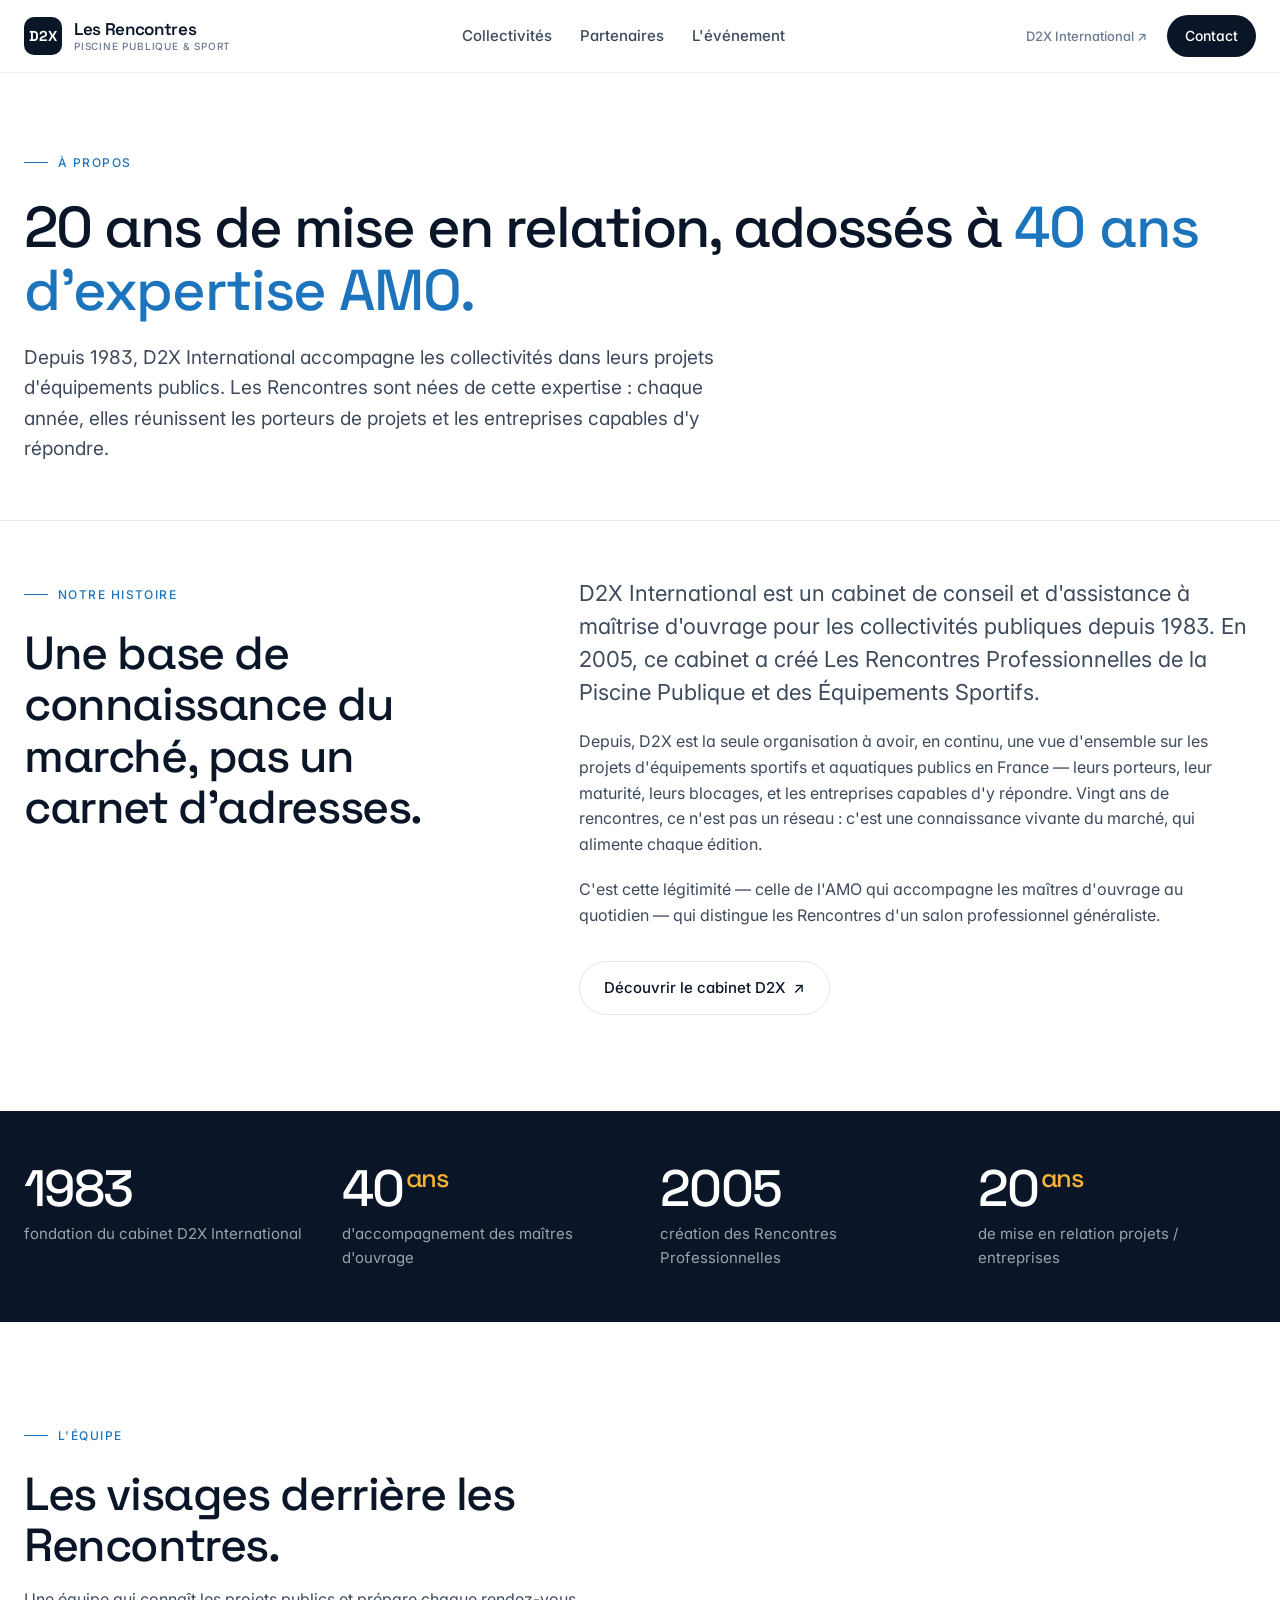
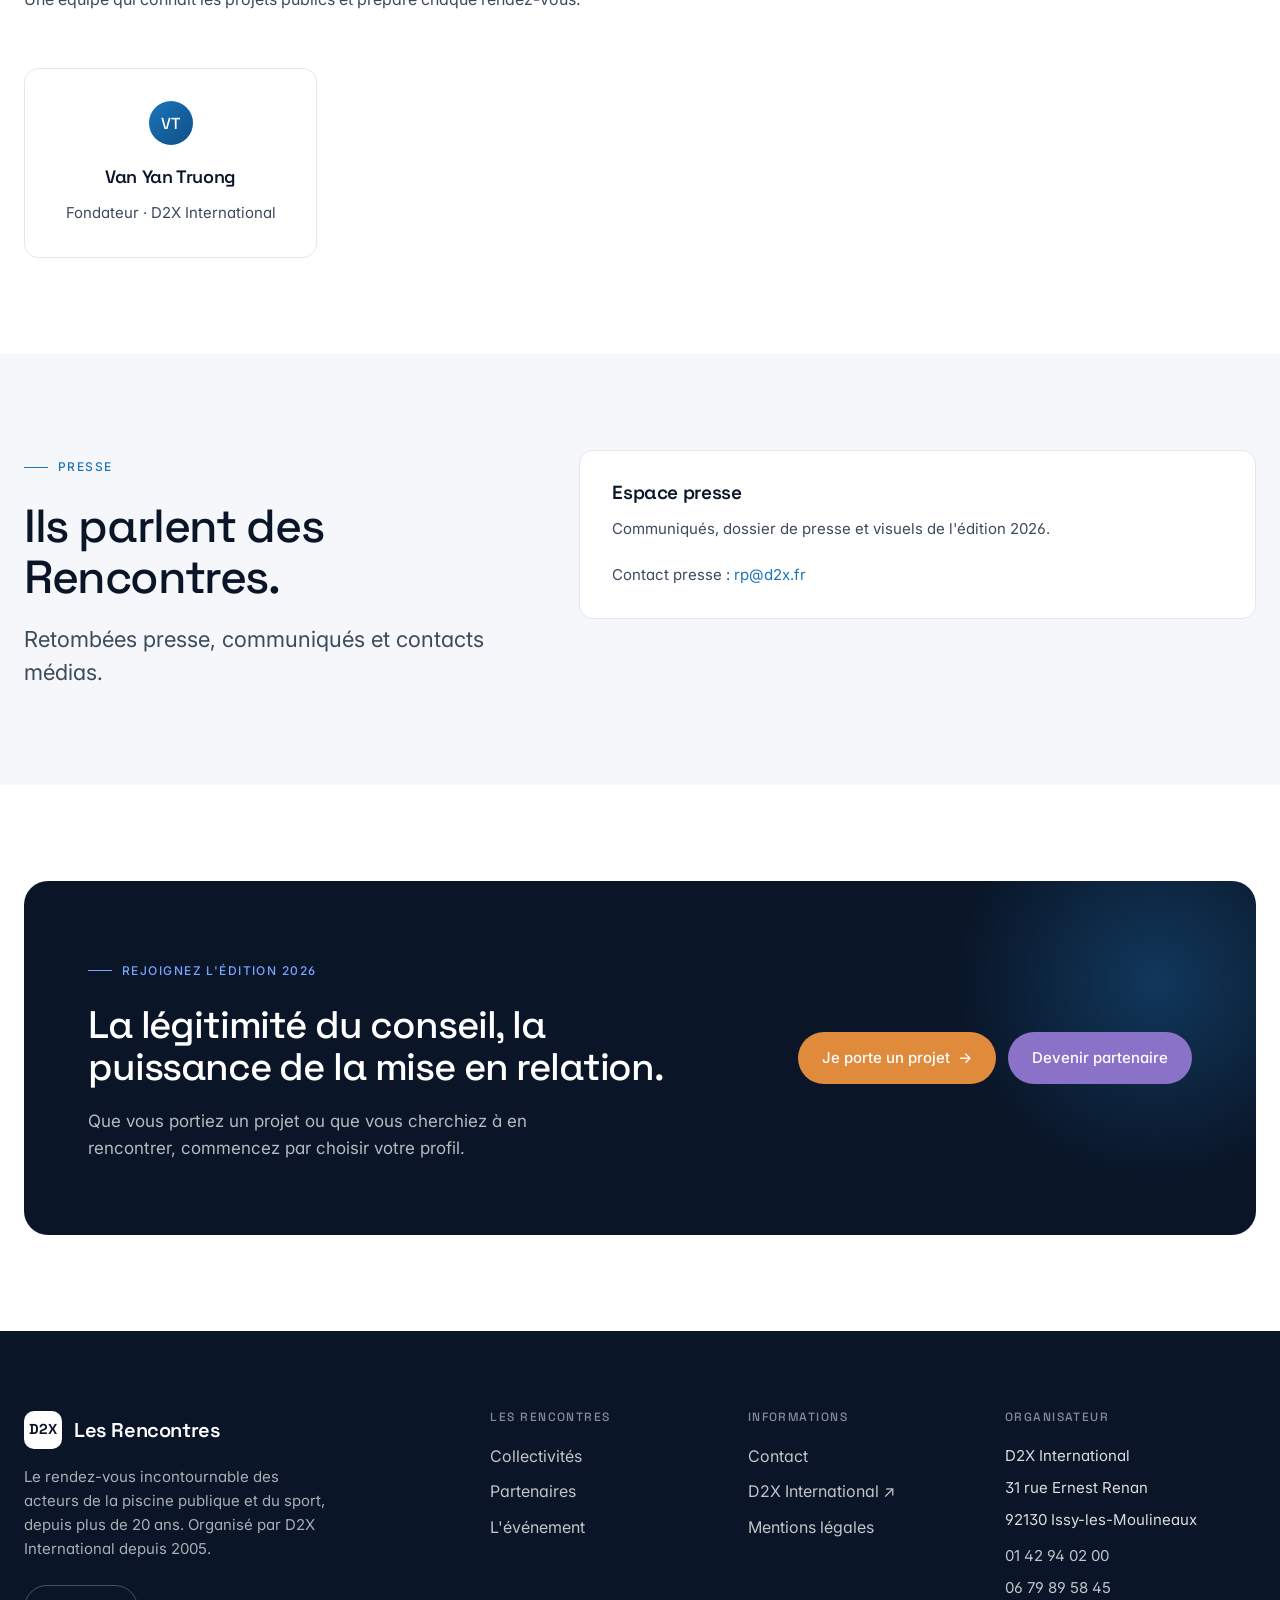
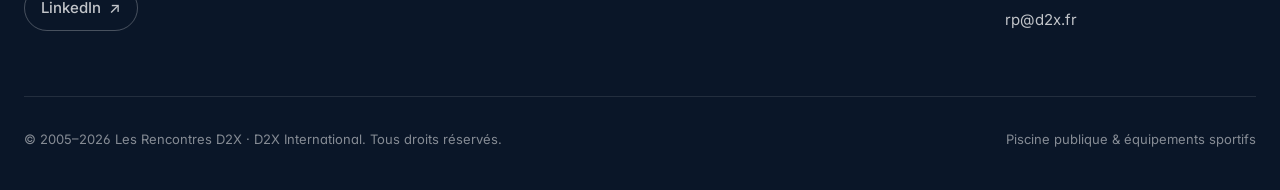
==== a-propos.html @ e475bd9a "Site Les Rencontres D2X — version initiale Site statique multi-pages (accueil, collectivités, parten" ====
<!DOCTYPE html>
<html lang="fr">
<head>
<meta charset="UTF-8" />
<meta name="viewport" content="width=device-width, initial-scale=1.0" />
<meta name="description" content="Les Rencontres D2X sont organisées depuis 2005 par D2X International, cabinet de conseil et d'assistance à maîtrise d'ouvrage pour les collectivités depuis 1983. 20 ans de mise en relation adossés à 40 ans d'expertise AMO." />
<meta name="robots" content="index, follow" />
<link rel="canonical" href="https://www.rencontresd2x.com/a-propos" />
<link rel="icon" type="image/png" sizes="32x32" href="assets/favicon-32.png" />
<link rel="apple-touch-icon" sizes="180x180" href="assets/apple-touch-icon.png" />
<title>À propos — 20 ans de mise en relation, 40 ans d'expertise AMO | Les Rencontres D2X</title>
<meta property="og:type" content="website" />
<meta property="og:title" content="À propos — Les Rencontres D2X" />
<meta property="og:url" content="https://www.rencontresd2x.com/a-propos" />
<link rel="preconnect" href="https://fonts.googleapis.com" />
<link rel="preconnect" href="https://fonts.gstatic.com" crossorigin />
<link href="https://fonts.googleapis.com/css2?family=Inter:wght@400;500;600;700&family=Space+Grotesk:wght@400;500;600&family=Instrument+Serif&display=swap" rel="stylesheet" />
<link rel="stylesheet" href="styles.css" />
</head>
<body>

<header class="nav" id="nav">
  <div class="nav__inner">
    <a href="index.html" class="nav__logo" aria-label="Les Rencontres D2X — accueil">
      <span class="nav__logo-mark">D2X</span>
      <span class="nav__logo-text"><span class="nav__logo-name">Les Rencontres</span><span class="nav__logo-sub">Piscine publique &amp; sport</span></span>
    </a>
    <nav>
      <ul class="nav__links">
        <li><a href="collectivites.html">Collectivités</a></li>
        <li><a href="partenaires.html">Partenaires</a></li>
        <li><a href="evenement.html">L'événement</a></li>
      </ul>
    </nav>
    <div class="nav__right">
      <a href="https://www.d2x.fr/" target="_blank" rel="noopener" class="nav__corp">D2X International ↗</a>
      <a href="contact.html" class="nav__cta">Contact</a>
    </div>
    <button class="nav__burger" id="burger" aria-label="Menu"><span></span></button>
  </div>
  <div class="nav__mobile" id="mobileMenu">
    <a href="collectivites.html">Collectivités</a>
    <a href="partenaires.html">Partenaires</a>
    <a href="evenement.html">L'événement</a>
    <a href="contact.html">Contact</a>
    <a href="https://www.d2x.fr/" target="_blank" rel="noopener">D2X International ↗</a>
  </div>
</header>

<main>
  <section class="page-header page-header--plain">
    <div class="container">
      <span class="eyebrow">À propos</span>
      <h1>20 ans de mise en relation, adossés à <em>40 ans d'expertise AMO.</em></h1>
      <p>Depuis 1983, D2X International accompagne les collectivités dans leurs projets d'équipements publics. Les Rencontres sont nées de cette expertise : chaque année, elles réunissent les porteurs de projets et les entreprises capables d'y répondre.</p>
    </div>
  </section>

  <!-- HISTOIRE -->
  <section style="padding-top:56px;">
    <div class="container">
      <div class="two-col">
        <div class="two-col__aside">
          <span class="eyebrow">Notre histoire</span>
          <h2>Une base de connaissance du marché, pas un carnet d'adresses.</h2>
        </div>
        <div>
          <p class="lead">D2X International est un cabinet de conseil et d'assistance à maîtrise d'ouvrage pour les collectivités publiques depuis 1983. En 2005, ce cabinet a créé Les Rencontres Professionnelles de la Piscine Publique et des Équipements Sportifs.</p>
          <p style="margin-top:20px;">Depuis, D2X est la seule organisation à avoir, en continu, une vue d'ensemble sur les projets d'équipements sportifs et aquatiques publics en France — leurs porteurs, leur maturité, leurs blocages, et les entreprises capables d'y répondre. Vingt ans de rencontres, ce n'est pas un réseau : c'est une connaissance vivante du marché, qui alimente chaque édition.</p>
          <p style="margin-top:20px;">C'est cette légitimité — celle de l'AMO qui accompagne les maîtres d'ouvrage au quotidien — qui distingue les Rencontres d'un salon professionnel généraliste.</p>
          <div class="hero__ctas" style="margin-top:32px;">
            <a href="https://www.d2x.fr/" target="_blank" rel="noopener" class="btn btn--ghost">Découvrir le cabinet D2X <span class="arrow">↗</span></a>
          </div>
        </div>
      </div>
    </div>
  </section>

  <!-- CHIFFRES -->
  <section class="stats">
    <div class="container">
      <div class="stats__grid">
        <div class="stats__item"><div class="stats__num">1983</div><div class="stats__label">fondation du cabinet D2X International</div></div>
        <div class="stats__item"><div class="stats__num">40<sup>ans</sup></div><div class="stats__label">d'accompagnement des maîtres d'ouvrage</div></div>
        <div class="stats__item"><div class="stats__num">2005</div><div class="stats__label">création des Rencontres Professionnelles</div></div>
        <div class="stats__item"><div class="stats__num">20<sup>ans</sup></div><div class="stats__label">de mise en relation projets / entreprises</div></div>
      </div>
    </div>
  </section>

  <!-- ÉQUIPE -->
  <section>
    <div class="container">
      <div class="section-header">
        <div class="section-header__text">
          <span class="eyebrow">L'équipe</span>
          <h2>Les visages derrière les Rencontres.</h2>
          <p>Une équipe qui connaît les projets publics et prépare chaque rendez-vous.</p>
        </div>
      </div>
      <div class="grid grid--4">
        <div class="card center"><span class="quote__avatar" style="margin:0 auto 8px;">VT</span><h4>Van Yan Truong</h4><p class="card__desc">Fondateur · D2X International</p></div>
      </div>
    </div>
  </section>

  <!-- PRESSE -->
  <section class="compare">
    <div class="container">
      <div class="two-col">
        <div class="two-col__aside">
          <span class="eyebrow">Presse</span>
          <h2>Ils parlent des Rencontres.</h2>
          <p class="lead" style="margin-top:20px;">Retombées presse, communiqués et contacts médias.</p>
        </div>
        <div>
          <div class="card"><h3 class="card__title">Espace presse</h3><p class="card__desc">Communiqués, dossier de presse et visuels de l'édition 2026.</p><p class="card__desc" style="margin-top:8px;">Contact presse : <a href="mailto:rp@d2x.fr" class="mono-accent">rp@d2x.fr</a></p></div>
        </div>
      </div>
    </div>
  </section>

  <!-- CTA -->
  <section class="cta">
    <div class="container">
      <div class="cta__box">
        <div>
          <span class="eyebrow eyebrow--light">Rejoignez l'édition 2026</span>
          <h2>La légitimité du conseil, la puissance de la mise en relation.</h2>
          <p>Que vous portiez un projet ou que vous cherchiez à en rencontrer, commencez par choisir votre profil.</p>
        </div>
        <div class="cta__actions">
          <a href="collectivites.html" class="btn btn--collectivite">Je porte un projet <span class="arrow">→</span></a>
          <a href="partenaires.html" class="btn btn--partenaire">Devenir partenaire</a>
        </div>
      </div>
    </div>
  </section>

</main>

<footer class="footer">
  <div class="container">
    <div class="footer__grid">
      <div>
        <div class="footer__logo"><span class="nav__logo-mark">D2X</span><span class="footer__logo-name">Les Rencontres</span></div>
        <p class="footer__tagline">Le rendez-vous incontournable des acteurs de la piscine publique et du sport, depuis plus de 20 ans. Organisé par D2X International depuis 2005.</p>
        <a href="https://www.linkedin.com/company/d2x-international/" target="_blank" rel="noopener" class="btn btn--ghost-light" style="padding:10px 16px;">LinkedIn <span class="arrow">↗</span></a>
      </div>
      <div><h4>Les Rencontres</h4><ul><li><a href="collectivites.html">Collectivités</a></li><li><a href="partenaires.html">Partenaires</a></li><li><a href="evenement.html">L'événement</a></li></ul></div>
      <div><h4>Informations</h4><ul><li><a href="contact.html">Contact</a></li><li><a href="https://www.d2x.fr/" target="_blank" rel="noopener">D2X International ↗</a></li><li><a href="mentions-legales.html">Mentions légales</a></li></ul></div>
      <div><h4>Organisateur</h4><span class="footer__contact-line">D2X International</span><span class="footer__contact-line">31 rue Ernest Renan</span><span class="footer__contact-line">92130 Issy-les-Moulineaux</span><span class="footer__contact-line" style="margin-top:12px; display:block;"><a href="tel:+33142940200">01 42 94 02 00</a></span><span class="footer__contact-line"><a href="tel:+33679895845">06 79 89 58 45</a></span><span class="footer__contact-line"><a href="mailto:rp@d2x.fr">rp@d2x.fr</a></span></div>
    </div>
    <div class="footer__bottom"><span>© 2005–2026 Les Rencontres D2X · D2X International. Tous droits réservés.</span><span>Piscine publique &amp; équipements sportifs</span></div>
  </div>
</footer>

<script>
  const burger = document.getElementById('burger');
  const nav = document.getElementById('nav');
  if (burger) burger.addEventListener('click', () => nav.classList.toggle('is-open'));
</script>
</body>
</html>
---- styles.css ----
/* Les Rencontres D2X — Design system
   Cohérent avec d2x.fr (Inter + Space Grotesk + Instrument Serif, navy/bleu/jaune),
   étendu pour un site orienté conversion : matching, comparatif, personas, FAQ. */

:root {
  --bg: #ffffff;
  --bg-soft: #f5f7fb;
  --bg-dark: #0a1628;
  --bg-blue: #071a3d;
  --ink: #0a1628;
  --ink-soft: #3d4a5c;
  --muted: #6b7a90;
  --line: #e3e8ef;
  --line-soft: #eef1f6;
  --blue: #1c75bc;
  --blue-deep: #0e4f85;
  --blue-soft: #e3f0fa;
  --yellow: #f9b233;
  --yellow-soft: #fef3dd;
  --accent: #00b8a9;
  --accent-soft: #d9f5f2;
  /* Code couleur persona : orange pastel = collectivités, violet pastel = entreprises */
  --collectivite: #e08a3c;
  --collectivite-deep: #b45f14;
  --collectivite-soft: #fbeede;
  --collectivite-border: #f0d8b8;
  --collectivite-grad: #fdf3e9;
  --partenaire: #8a72c9;
  --partenaire-deep: #5f4aa0;
  --partenaire-soft: #efeafa;
  --partenaire-border: #ddd2f2;
  --partenaire-grad: #f6f2fc;
  /* Parcours thématiques de l'événement : bleu = piscine, vert = sport */
  --piscine: var(--blue);
  --piscine-deep: var(--blue-deep);
  --piscine-soft: var(--blue-soft);
  --sport: #29a36a;
  --sport-deep: #1e7d50;
  --sport-soft: #e4f4ec;
  --radius: 14px;
  --radius-sm: 8px;
  --radius-lg: 24px;
  --container: 1280px;
  --ease: cubic-bezier(0.22, 1, 0.36, 1);
}

* { box-sizing: border-box; margin: 0; padding: 0; }

html { scroll-behavior: smooth; }

body {
  font-family: 'Inter', -apple-system, BlinkMacSystemFont, 'Segoe UI', sans-serif;
  font-size: 16px;
  line-height: 1.6;
  color: var(--ink);
  background: var(--bg);
  -webkit-font-smoothing: antialiased;
  -moz-osx-font-smoothing: grayscale;
  font-feature-settings: 'ss01', 'cv11';
}

img { max-width: 100%; display: block; }
a { color: inherit; text-decoration: none; }
button { font-family: inherit; cursor: pointer; border: none; background: none; }

.container {
  width: 100%;
  max-width: var(--container);
  margin: 0 auto;
  padding: 0 24px;
}
.container--narrow { max-width: 860px; }

/* Typography */
h1, h2, h3, h4 {
  font-family: 'Space Grotesk', 'Inter', sans-serif;
  letter-spacing: -0.02em;
  line-height: 1.1;
  font-weight: 600;
  color: var(--ink);
}
h1 { font-size: clamp(2.5rem, 5vw + 1rem, 5rem); font-weight: 500; letter-spacing: -0.035em; }
h2 { font-size: clamp(1.875rem, 3vw + 0.5rem, 3rem); font-weight: 500; letter-spacing: -0.03em; }
h3 { font-size: clamp(1.25rem, 1.5vw + 0.5rem, 1.75rem); font-weight: 600; }
h4 { font-size: 1.125rem; font-weight: 600; }
p { color: var(--ink-soft); }

.serif { font-family: 'Instrument Serif', Georgia, serif; font-weight: 400; font-style: normal; letter-spacing: -0.01em; }

.eyebrow {
  display: inline-flex;
  align-items: center;
  gap: 10px;
  font-size: 0.75rem;
  font-weight: 500;
  text-transform: uppercase;
  letter-spacing: 0.12em;
  color: var(--blue);
  margin-bottom: 24px;
}
.eyebrow::before { content: ''; width: 24px; height: 1px; background: currentColor; }
.eyebrow--yellow { color: #c98600; }
.eyebrow--collectivite { color: var(--collectivite-deep); }
.eyebrow--partenaire { color: var(--partenaire-deep); }
.eyebrow--light { color: #7aa3ff; }

.lead {
  font-size: clamp(1.125rem, 1vw + 0.875rem, 1.375rem);
  line-height: 1.5;
  color: var(--ink-soft);
  max-width: 60ch;
}

/* Navigation */
.nav {
  position: sticky;
  top: 0;
  z-index: 100;
  background: rgba(255, 255, 255, 0.82);
  backdrop-filter: saturate(180%) blur(20px);
  -webkit-backdrop-filter: saturate(180%) blur(20px);
  border-bottom: 1px solid var(--line-soft);
}
.nav__inner {
  display: flex;
  align-items: center;
  justify-content: space-between;
  height: 72px;
  max-width: var(--container);
  margin: 0 auto;
  padding: 0 24px;
}
.nav__logo {
  display: flex;
  align-items: center;
  gap: 12px;
  font-family: 'Space Grotesk', sans-serif;
  font-weight: 600;
  letter-spacing: -0.02em;
  line-height: 1;
}
.nav__logo-mark {
  display: inline-flex;
  align-items: center;
  justify-content: center;
  width: 38px;
  height: 38px;
  background: var(--ink);
  color: #fff;
  border-radius: 10px;
  font-weight: 700;
  font-size: 0.9rem;
  letter-spacing: 0;
}
.nav__logo-text { display: flex; flex-direction: column; gap: 3px; }
.nav__logo-name { font-size: 1.0625rem; }
.nav__logo-sub {
  font-family: 'Inter', sans-serif;
  font-size: 0.625rem;
  color: var(--muted);
  font-weight: 500;
  letter-spacing: 0.08em;
  text-transform: uppercase;
}
.nav__links { display: flex; gap: 2px; list-style: none; }
.nav__links a {
  display: inline-block;
  padding: 8px 13px;
  font-size: 0.9375rem;
  font-weight: 500;
  color: var(--ink-soft);
  border-radius: 8px;
  transition: all 0.2s var(--ease);
}
.nav__links a:hover { color: var(--ink); background: var(--bg-soft); }
.nav__links a.is-active { color: var(--ink); }
.nav__links a.is-active::after {
  content: ''; display: block; width: 4px; height: 4px;
  background: var(--blue); border-radius: 50%; margin: 3px auto 0;
}
.nav__right { display: flex; align-items: center; gap: 10px; }
.nav__corp {
  font-size: 0.8125rem;
  font-weight: 500;
  color: var(--muted);
  padding: 8px 10px;
  border-radius: 8px;
  transition: all 0.2s var(--ease);
}
.nav__corp:hover { color: var(--ink); background: var(--bg-soft); }
.nav__cta {
  display: inline-flex;
  align-items: center;
  gap: 6px;
  padding: 10px 18px;
  background: var(--ink);
  color: #fff;
  border-radius: 999px;
  font-size: 0.875rem;
  font-weight: 500;
  transition: all 0.2s var(--ease);
}
.nav__cta:hover { background: var(--blue); transform: translateY(-1px); }
.nav__burger {
  display: none; width: 40px; height: 40px; padding: 0;
  align-items: center; justify-content: center; border-radius: 8px;
}
.nav__burger span { display: block; width: 18px; height: 2px; background: var(--ink); position: relative; }
.nav__burger span::before, .nav__burger span::after {
  content: ''; position: absolute; left: 0; width: 100%; height: 2px; background: var(--ink);
}
.nav__burger span::before { top: -6px; }
.nav__burger span::after { top: 6px; }
.nav__mobile {
  display: none;
  flex-direction: column;
  padding: 12px 24px 24px;
  border-top: 1px solid var(--line-soft);
  gap: 2px;
}
.nav__mobile a { padding: 12px 0; font-size: 1rem; font-weight: 500; border-bottom: 1px solid var(--line-soft); }
.nav__mobile a:last-child { border-bottom: none; }
@media (max-width: 1040px) {
  .nav__links, .nav__corp { display: none; }
  .nav__burger { display: inline-flex; }
  .nav.is-open .nav__mobile { display: flex; }
}

/* Sections */
section { padding: 96px 0; }
@media (max-width: 768px) { section { padding: 64px 0; } }
.section-header {
  display: flex; align-items: flex-end; justify-content: space-between;
  gap: 40px; margin-bottom: 56px; flex-wrap: wrap;
}
.section-header--center { flex-direction: column; align-items: center; text-align: center; }
.section-header--center .section-header__text { margin: 0 auto; }
.section-header__text { max-width: 680px; }
.section-header__text p { margin-top: 16px; }

/* Buttons */
.btn {
  display: inline-flex; align-items: center; gap: 8px;
  padding: 14px 24px; border-radius: 999px;
  font-size: 0.9375rem; font-weight: 500;
  transition: all 0.2s var(--ease); white-space: nowrap;
}
.btn--primary { background: var(--ink); color: #fff; }
.btn--primary:hover { background: var(--blue); transform: translateY(-2px); box-shadow: 0 10px 30px rgba(28, 117, 188, 0.32); }
.btn--blue { background: var(--blue); color: #fff; }
.btn--blue:hover { background: var(--blue-deep); transform: translateY(-2px); box-shadow: 0 10px 30px rgba(28, 117, 188, 0.32); }
.btn--yellow { background: var(--yellow); color: var(--ink); }
.btn--yellow:hover { background: #f0a417; transform: translateY(-2px); box-shadow: 0 10px 30px rgba(249, 178, 51, 0.4); }
.btn--collectivite { background: var(--collectivite); color: #fff; }
.btn--collectivite:hover { background: var(--collectivite-deep); transform: translateY(-2px); box-shadow: 0 10px 30px rgba(224, 138, 60, 0.4); }
.btn--partenaire { background: var(--partenaire); color: #fff; }
.btn--partenaire:hover { background: var(--partenaire-deep); transform: translateY(-2px); box-shadow: 0 10px 30px rgba(138, 114, 201, 0.4); }
.btn--ghost { background: transparent; color: var(--ink); border: 1px solid var(--line); }
.btn--ghost:hover { background: var(--bg-soft); border-color: var(--ink); }
.btn--ghost-light { background: transparent; color: #fff; border: 1px solid rgba(255,255,255,0.25); }
.btn--ghost-light:hover { background: rgba(255,255,255,0.12); border-color: rgba(255,255,255,0.6); color: #fff; }
.btn--lg { padding: 16px 30px; font-size: 1rem; }
.arrow { display: inline-block; transition: transform 0.25s var(--ease); }
.btn:hover .arrow { transform: translateX(4px); }

/* Hero */
.hero { position: relative; padding: 44px 0 52px; overflow: hidden; }
.hero__bg {
  position: absolute; inset: 0; z-index: -1;
  background:
    radial-gradient(60% 50% at 80% 0%, rgba(28,117,188,0.10), transparent 70%),
    radial-gradient(50% 40% at 0% 100%, rgba(0,184,169,0.08), transparent 70%);
}
.hero__grid { display: grid; grid-template-columns: 1.1fr 1fr; gap: 56px; align-items: center; }
.hero__title {
  font-size: clamp(1.875rem, 3.2vw, 3.25rem);
  line-height: 1.08; letter-spacing: -0.035em; font-weight: 500; margin-bottom: 24px;
}
.hero__title em { font-style: normal; color: var(--blue); font-family: 'Space Grotesk', 'Inter', sans-serif; font-weight: 500; letter-spacing: -0.035em; }
.hero__desc { font-size: 1.125rem; line-height: 1.55; color: var(--ink-soft); max-width: 54ch; margin-bottom: 26px; }
.hero__ctas { display: flex; gap: 12px; flex-wrap: wrap; }
.hero__note { margin-top: 20px; font-size: 0.875rem; color: var(--muted); display: flex; align-items: center; gap: 8px; }
.hero__note strong { color: var(--ink); font-weight: 600; }
@media (max-width: 960px) { .hero__grid { grid-template-columns: 1fr; gap: 36px; } .hero { padding: 32px 0 48px; } }

/* Persona split (home) */
.persona-split { display: grid; grid-template-columns: 1fr 1fr; gap: 20px; }
.persona-card {
  position: relative; display: flex; flex-direction: column;
  padding: 40px; border-radius: var(--radius-lg); overflow: hidden;
  border: 1px solid var(--line); background: var(--bg);
  transition: all 0.3s var(--ease); min-height: 320px;
}
.persona-card:hover { transform: translateY(-4px); box-shadow: 0 24px 60px rgba(10,22,40,0.10); }
.persona-card--collectivite { background: linear-gradient(160deg, var(--collectivite-grad) 0%, #ffffff 60%); border-color: var(--collectivite-border); }
.persona-card--partenaire { background: linear-gradient(160deg, var(--partenaire-grad) 0%, #ffffff 60%); border-color: var(--partenaire-border); }
.persona-card__badge {
  display: inline-flex; align-items: center; gap: 8px;
  font-size: 0.75rem; font-weight: 600; text-transform: uppercase; letter-spacing: 0.1em;
  padding: 7px 14px; border-radius: 999px; width: fit-content; margin-bottom: 24px;
}
.persona-card--collectivite .persona-card__badge { background: var(--collectivite-soft); color: var(--collectivite-deep); }
.persona-card--partenaire .persona-card__badge { background: var(--partenaire-soft); color: var(--partenaire-deep); }
.persona-card__title { font-size: clamp(1.5rem, 2.5vw, 2rem); margin-bottom: 14px; }
.persona-card__desc { font-size: 1.0625rem; color: var(--ink-soft); margin-bottom: 24px; }
.persona-card__list { list-style: none; display: grid; gap: 10px; margin-bottom: 28px; }
.persona-card__list li { position: relative; padding-left: 26px; font-size: 0.9375rem; color: var(--ink-soft); }
.persona-card__list li::before {
  content: '✓'; position: absolute; left: 0; top: 0; font-weight: 700; font-size: 0.8125rem;
  width: 18px; height: 18px; border-radius: 50%; display: inline-flex; align-items: center; justify-content: center;
}
.persona-card--collectivite .persona-card__list li::before { background: var(--collectivite-soft); color: var(--collectivite-deep); }
.persona-card--partenaire .persona-card__list li::before { background: var(--partenaire-soft); color: var(--partenaire-deep); }
.persona-card__cta { margin-top: auto; }
@media (max-width: 820px) { .persona-split { grid-template-columns: 1fr; } }

/* Positioning : "Ce n'est pas un salon" comparison */
.compare { background: var(--bg-soft); }
.compare__table {
  display: grid; grid-template-columns: 1fr 1fr; gap: 1px;
  background: var(--line); border: 1px solid var(--line);
  border-radius: var(--radius); overflow: hidden; margin-top: 8px;
}
.compare__head { padding: 22px 28px; font-family: 'Space Grotesk', sans-serif; font-weight: 600; font-size: 1.0625rem; }
.compare__head--salon { background: #fff; color: var(--muted); }
.compare__head--d2x { background: var(--ink); color: #fff; }
.compare__cell { padding: 18px 28px; background: #fff; font-size: 0.9375rem; display: flex; align-items: center; gap: 12px; }
.compare__cell--salon { color: var(--muted); }
.compare__cell--d2x { color: var(--ink); font-weight: 500; background: #fbfdff; }
.compare__cell .ic { flex-shrink: 0; width: 20px; height: 20px; }
.compare__cell--salon .ic { color: #c2ccd8; }
.compare__cell--d2x .ic { color: var(--blue); }
@media (max-width: 600px) { .compare__head, .compare__cell { padding: 14px 18px; font-size: 0.875rem; } }

/* Matching mechanism : numbered steps */
.steps { display: grid; grid-template-columns: repeat(4, 1fr); gap: 20px; counter-reset: step; }
.step {
  position: relative; padding: 32px 28px; background: var(--bg);
  border: 1px solid var(--line); border-radius: var(--radius);
  display: flex; flex-direction: column; gap: 12px;
}
.step__num {
  display: inline-flex; align-items: center; justify-content: center;
  width: 44px; height: 44px; border-radius: 12px;
  background: var(--blue-soft); color: var(--blue);
  font-family: 'Space Grotesk', sans-serif; font-weight: 600; font-size: 1.25rem;
}
.step:nth-child(4) .step__num { background: var(--yellow-soft); color: #c98600; }
.step__title { font-size: 1.0625rem; font-weight: 600; }
.step__desc { font-size: 0.9375rem; color: var(--ink-soft); line-height: 1.5; }
.step__connector {
  position: absolute; right: -20px; top: 52px; width: 20px; height: 2px;
  background: var(--line); z-index: 1;
}
.step:last-child .step__connector { display: none; }
.steps--dark .step { background: rgba(255,255,255,0.04); border-color: rgba(255,255,255,0.12); }
.steps--dark .step__title { color: #fff; }
.steps--dark .step__desc { color: rgba(255,255,255,0.7); }
@media (max-width: 900px) { .steps { grid-template-columns: 1fr 1fr; } .step__connector { display: none; } }
@media (max-width: 520px) { .steps { grid-template-columns: 1fr; } }

/* Stats band */
.stats { padding: 52px 0; background: var(--bg-dark); color: #fff; }
.stats__grid { display: grid; grid-template-columns: repeat(4, 1fr); gap: 40px; }
.stats__num {
  font-family: 'Space Grotesk', sans-serif; font-size: clamp(2.5rem, 4vw, 3.5rem);
  font-weight: 500; letter-spacing: -0.03em; line-height: 1; color: #fff; margin-bottom: 8px;
}
.stats__num sup { font-size: 0.5em; color: var(--yellow); margin-left: 2px; }
.stats__label { font-size: 0.9375rem; color: rgba(255,255,255,0.6); }
@media (max-width: 768px) { .stats__grid { grid-template-columns: repeat(2, 1fr); gap: 32px; } }

/* "What you get" — outcome list */
.outcomes { display: grid; grid-template-columns: repeat(2, 1fr); gap: 16px; }
.outcome {
  display: flex; gap: 18px; padding: 28px; background: var(--bg);
  border: 1px solid var(--line); border-radius: var(--radius); align-items: flex-start;
}
.outcome__icon {
  flex-shrink: 0; width: 48px; height: 48px; border-radius: 12px;
  background: var(--accent-soft); color: var(--accent);
  display: inline-flex; align-items: center; justify-content: center;
}
.outcome__title { font-size: 1.0625rem; font-weight: 600; margin-bottom: 6px; }
.outcome__desc { font-size: 0.9375rem; color: var(--ink-soft); line-height: 1.5; }
@media (max-width: 700px) { .outcomes { grid-template-columns: 1fr; } }

/* Generic grid / cards */
.grid { display: grid; grid-template-columns: repeat(auto-fit, minmax(260px, 1fr)); gap: 20px; }
.grid--2 { grid-template-columns: repeat(2, 1fr); }
.grid--3 { grid-template-columns: repeat(3, 1fr); }
.grid--4 { grid-template-columns: repeat(4, 1fr); }
@media (max-width: 900px) { .grid--3, .grid--4 { grid-template-columns: repeat(2, 1fr); } }
@media (max-width: 600px) { .grid--2, .grid--3, .grid--4 { grid-template-columns: 1fr; } }

.card {
  position: relative; padding: 32px; background: var(--bg);
  border: 1px solid var(--line); border-radius: var(--radius);
  transition: all 0.3s var(--ease); display: flex; flex-direction: column; gap: 14px;
}
.card:hover { transform: translateY(-4px); border-color: var(--ink); box-shadow: 0 20px 50px rgba(10,22,40,0.08); }
.card__icon {
  width: 48px; height: 48px; border-radius: 12px; background: var(--blue-soft); color: var(--blue);
  display: inline-flex; align-items: center; justify-content: center; margin-bottom: 4px;
}
.card__title { font-size: 1.1875rem; font-weight: 600; }
.card__desc { font-size: 0.9375rem; color: var(--ink-soft); line-height: 1.55; }

/* Chips / typologies */
.chips { display: flex; flex-wrap: wrap; gap: 10px; }
.chip {
  padding: 10px 18px; background: var(--bg); border: 1px solid var(--line);
  border-radius: 999px; font-size: 0.9375rem; font-weight: 500; color: var(--ink-soft);
  transition: all 0.2s var(--ease); display: inline-flex; align-items: center; gap: 8px;
}
.chip .dot { width: 7px; height: 7px; border-radius: 50%; background: var(--blue); }
.chip--sport .dot { background: var(--accent); }
.chip--strat .dot { background: var(--yellow); }
.chip.is-interactive { cursor: pointer; }
.chip.is-interactive:hover { border-color: var(--ink); color: var(--ink); }
.chip.is-active { background: var(--ink); color: #fff; border-color: var(--ink); }
.chip.is-active .dot { background: #fff; }

/* Profiles ("qui vais-je rencontrer") */
.profiles { display: flex; flex-wrap: wrap; gap: 12px; }
.profile-tag {
  padding: 12px 20px; background: var(--bg-soft); border-radius: 999px;
  font-size: 0.9375rem; font-weight: 500; color: var(--ink);
  border: 1px solid var(--line-soft);
}

/* Testimonials */
.quotes { display: grid; grid-template-columns: repeat(auto-fit, minmax(300px, 1fr)); gap: 20px; }
.quote {
  padding: 32px; background: var(--bg); border: 1px solid var(--line);
  border-radius: var(--radius); display: flex; flex-direction: column; gap: 20px;
}
.quote__mark { font-family: 'Instrument Serif', Georgia, serif; font-size: 3rem; line-height: 0.5; color: var(--blue); height: 24px; }
.quote__text { font-size: 1.0625rem; color: var(--ink); line-height: 1.5; }
.quote__author { display: flex; align-items: center; gap: 14px; margin-top: auto; }
.quote__avatar {
  width: 44px; height: 44px; border-radius: 50%; flex-shrink: 0;
  background: linear-gradient(135deg, var(--blue), var(--blue-deep)); color: #fff;
  display: inline-flex; align-items: center; justify-content: center;
  font-family: 'Space Grotesk', sans-serif; font-weight: 500;
}
.quote--collectivite .quote__mark { color: var(--collectivite); }
.quote--collectivite .quote__avatar { background: linear-gradient(135deg, var(--collectivite), var(--collectivite-deep)); color: #fff; }
.quote--partenaire .quote__mark { color: var(--partenaire); }
.quote--partenaire .quote__avatar { background: linear-gradient(135deg, var(--partenaire), var(--partenaire-deep)); color: #fff; }
.quote__name { font-size: 0.9375rem; font-weight: 600; }
.quote__role { font-size: 0.8125rem; color: var(--muted); }
.quote__tag {
  font-size: 0.6875rem; font-weight: 600; text-transform: uppercase; letter-spacing: 0.08em;
  padding: 4px 10px; border-radius: 999px; width: fit-content;
}
.quote__tag--collectivite { background: var(--collectivite-soft); color: var(--collectivite-deep); }
.quote__tag--partenaire { background: var(--partenaire-soft); color: var(--partenaire-deep); }

/* Mixed testimonials grid (written + video) */
.quotes--mixed { grid-template-columns: repeat(2, 1fr); align-items: start; }
@media (max-width: 760px) { .quotes--mixed { grid-template-columns: 1fr; } }
.quote--video { padding: 0; overflow: hidden; }
.quote-vid {
  position: relative; aspect-ratio: 16 / 9; display: flex; align-items: center; justify-content: center;
  background: linear-gradient(135deg, #0a1628 0%, #12356b 65%, #1c75bc 130%);
}
.quote-vid::after {
  content: ''; position: absolute; inset: 0; pointer-events: none;
  background: radial-gradient(55% 55% at 50% 45%, rgba(28,117,188,0.35), transparent 70%);
}
.quote-vid__tag { position: absolute; top: 16px; left: 16px; z-index: 2; }
.quote-vid video { position: absolute; inset: 0; width: 100%; height: 100%; object-fit: cover; z-index: 1; background: #0a1628; }
.quote-vid .hero__video-play { position: relative; z-index: 2; width: 62px; height: 62px; }
.quote-vid__label {
  position: absolute; bottom: 14px; left: 18px; z-index: 2;
  display: inline-flex; align-items: center; gap: 8px;
  font-size: 0.8125rem; font-weight: 500; color: rgba(255,255,255,0.75);
}
.quote-vid__label::before { content: ''; width: 7px; height: 7px; border-radius: 50%; background: var(--yellow); box-shadow: 0 0 0 4px rgba(249,178,51,0.25); }
.quote--video .quote__author { padding: 20px 26px 24px; margin-top: 0; }

/* Timeline (éditions) */
.timeline { position: relative; padding-left: 40px; }
.timeline::before { content: ''; position: absolute; left: 14px; top: 12px; bottom: 12px; width: 1px; background: var(--line); }
.timeline__item { position: relative; padding-bottom: 40px; }
.timeline__item:last-child { padding-bottom: 0; }
.timeline__item::before {
  content: ''; position: absolute; left: -32px; top: 4px; width: 13px; height: 13px;
  background: var(--bg); border: 2px solid var(--blue); border-radius: 50%;
}
.timeline__year { font-family: 'Space Grotesk', sans-serif; font-size: 1.5rem; font-weight: 500; color: var(--blue); letter-spacing: -0.02em; margin-bottom: 6px; }
.timeline__title { font-size: 1.125rem; font-weight: 600; margin-bottom: 6px; }
.timeline__desc { font-size: 0.9375rem; color: var(--ink-soft); }

/* FAQ accordion */
.faq { display: grid; gap: 12px; max-width: 820px; }
.faq__item { border: 1px solid var(--line); border-radius: var(--radius); background: var(--bg); overflow: hidden; transition: border-color 0.2s var(--ease); }
.faq__item[open] { border-color: var(--blue); }
.faq__q {
  list-style: none; cursor: pointer; padding: 22px 26px;
  font-family: 'Space Grotesk', sans-serif; font-weight: 600; font-size: 1.0625rem; color: var(--ink);
  display: flex; align-items: center; justify-content: space-between; gap: 20px;
}
.faq__q::-webkit-details-marker { display: none; }
.faq__q::after {
  content: '+'; font-family: 'Inter', sans-serif; font-size: 1.5rem; font-weight: 400;
  color: var(--blue); transition: transform 0.2s var(--ease); flex-shrink: 0; line-height: 1;
}
.faq__item[open] .faq__q::after { transform: rotate(45deg); }
.faq__a { padding: 0 26px 24px; font-size: 0.9375rem; color: var(--ink-soft); line-height: 1.6; }
.faq__a p + p { margin-top: 12px; }

/* Steps / process cards on persona pages ("comment ça marche pour vous") */
.process { display: grid; gap: 0; counter-reset: proc; }
.process__item {
  display: grid; grid-template-columns: 64px 1fr; gap: 24px;
  padding: 28px 0; border-top: 1px solid var(--line); align-items: start;
}
.process__item:first-child { border-top: none; }
.process__badge {
  width: 48px; height: 48px; border-radius: 12px; background: var(--ink); color: #fff;
  display: inline-flex; align-items: center; justify-content: center;
  font-family: 'Space Grotesk', sans-serif; font-weight: 600; font-size: 1.125rem;
}
.process__title { font-size: 1.1875rem; font-weight: 600; margin-bottom: 8px; }
.process__desc { font-size: 0.9375rem; color: var(--ink-soft); line-height: 1.55; }

/* Reassurance / included */
.included { display: grid; grid-template-columns: repeat(3, 1fr); gap: 16px; }
.included__item {
  padding: 28px; background: var(--bg-soft); border-radius: var(--radius);
  display: flex; flex-direction: column; gap: 10px;
}
.included__icon { width: 40px; height: 40px; border-radius: 10px; background: var(--accent-soft); color: var(--accent); display: inline-flex; align-items: center; justify-content: center; }
.included__title { font-size: 1rem; font-weight: 600; }
.included__desc { font-size: 0.875rem; color: var(--ink-soft); }
@media (max-width: 800px) { .included { grid-template-columns: 1fr; } }

/* Next edition banner */
.edition {
  display: grid; grid-template-columns: auto 1fr auto; gap: 32px; align-items: center;
  padding: 36px 40px; background: var(--ink); color: #fff; border-radius: var(--radius-lg);
  position: relative; overflow: hidden;
}
.edition::before {
  content: ''; position: absolute; right: -80px; top: -80px; width: 320px; height: 320px;
  background: radial-gradient(circle, rgba(28,117,188,0.4), transparent 70%); pointer-events: none;
}
.edition__date { text-align: center; position: relative; z-index: 1; }
.edition__day { font-family: 'Space Grotesk', sans-serif; font-size: 3rem; font-weight: 500; line-height: 1; }
.edition__month { font-size: 0.875rem; text-transform: uppercase; letter-spacing: 0.1em; color: rgba(255,255,255,0.7); margin-top: 6px; }
.edition__info { position: relative; z-index: 1; }
.edition__info h3 { color: #fff; margin-bottom: 6px; }
.edition__info p { color: rgba(255,255,255,0.7); font-size: 0.9375rem; }
.edition__cta { position: relative; z-index: 1; }
@media (max-width: 820px) { .edition { grid-template-columns: 1fr; text-align: center; gap: 20px; padding: 32px 24px; } .edition__cta { justify-self: center; } }

/* CTA band */
.cta { padding: 96px 0; }
.cta__box {
  background: var(--bg-dark); color: #fff; border-radius: var(--radius-lg);
  padding: 72px 64px; display: grid; grid-template-columns: 1.5fr 1fr;
  align-items: center; gap: 48px; position: relative; overflow: hidden;
}
.cta__box::before {
  content: ''; position: absolute; right: -100px; top: -100px; width: 400px; height: 400px;
  background: radial-gradient(circle, rgba(28,117,188,0.35), transparent 70%); pointer-events: none;
}
.cta h2 { color: #fff; font-size: clamp(2rem, 3vw, 3rem); margin-bottom: 20px; }
.cta p { color: rgba(255,255,255,0.7); font-size: 1.0625rem; max-width: 48ch; }
.cta__actions { display: flex; gap: 12px; flex-wrap: wrap; position: relative; z-index: 1; justify-self: end; }
.cta .btn--primary { background: #fff; color: var(--ink); }
.cta .btn--primary:hover { background: var(--yellow); color: var(--ink); }
@media (max-width: 900px) { .cta__box { grid-template-columns: 1fr; padding: 48px 32px; gap: 32px; } .cta__actions { justify-self: start; } }

/* Page header (inner pages) */
.page-header { padding: 72px 0 56px; position: relative; overflow: hidden; }
.page-header--collectivite { background: linear-gradient(180deg, var(--collectivite-grad), #fff); border-bottom: 1px solid var(--line); }
.page-header--collectivite h1 em { color: var(--collectivite-deep); }
.page-header--partenaire { background: linear-gradient(180deg, var(--partenaire-grad), #fff); border-bottom: 1px solid var(--line); }
.page-header--partenaire h1 em { color: var(--partenaire-deep); }
.page-header--plain { border-bottom: 1px solid var(--line); }
.page-header h1 { font-size: clamp(2.25rem, 4.5vw, 4rem); margin-bottom: 20px; }
.page-header h1 em { font-style: normal; color: var(--blue); font-family: 'Space Grotesk', 'Inter', sans-serif; font-weight: 500; letter-spacing: -0.02em; }
.page-header p { font-size: 1.1875rem; max-width: 60ch; color: var(--ink-soft); }
.page-header__ctas { display: flex; gap: 12px; flex-wrap: wrap; margin-top: 32px; }

/* Breadcrumb / back to home persona switch */
.persona-bar {
  display: flex; align-items: center; gap: 8px; flex-wrap: wrap;
  font-size: 0.875rem; color: var(--muted); margin-bottom: 28px;
}
.persona-bar a { color: var(--blue); font-weight: 500; }
.persona-bar__sep { color: var(--line); }

/* Two-col */
.two-col { display: grid; grid-template-columns: 1fr 1.4fr; gap: 72px; align-items: start; }
.two-col--sticky .two-col__aside { position: sticky; top: 100px; }
@media (max-width: 900px) { .two-col { grid-template-columns: 1fr; gap: 40px; } .two-col--sticky .two-col__aside { position: static; } }

/* Form */
.form { display: grid; gap: 20px; }
.form__row { display: grid; grid-template-columns: 1fr 1fr; gap: 20px; }
@media (max-width: 600px) { .form__row { grid-template-columns: 1fr; } }
.form label { display: block; font-size: 0.75rem; font-weight: 600; color: var(--ink); margin-bottom: 8px; text-transform: uppercase; letter-spacing: 0.06em; }
.form input, .form textarea, .form select {
  width: 100%; padding: 14px 16px; background: var(--bg);
  border: 1px solid var(--line); border-radius: var(--radius-sm);
  font-family: inherit; font-size: 1rem; color: var(--ink); transition: all 0.2s var(--ease);
}
.form input:focus, .form textarea:focus, .form select:focus {
  outline: none; border-color: var(--blue); box-shadow: 0 0 0 4px rgba(28,117,188,0.12);
}
.form textarea { resize: vertical; min-height: 130px; }
.form__hint { font-size: 0.8125rem; color: var(--muted); margin-top: -8px; }

/* Choice cards (profile selector, step 1 of form) */
.choice { display: grid; grid-template-columns: 1fr 1fr; gap: 16px; }
.form .choice__card {
  padding: 28px; border: 1.5px solid var(--line); border-radius: var(--radius);
  cursor: pointer; transition: all 0.2s var(--ease); background: var(--bg);
  display: flex; flex-direction: column; gap: 10px;
  text-transform: none; letter-spacing: normal; margin-bottom: 0;
}
.form .choice__card:hover { border-color: var(--blue); background: #fbfdff; }
.form .choice__card input { position: absolute; opacity: 0; }
.form .choice__card.is-selected { border-color: var(--blue); background: var(--blue-soft); box-shadow: 0 0 0 3px rgba(28,117,188,0.12); }
.form #choiceCollectivite:hover { border-color: var(--collectivite); }
.form #choiceCollectivite.is-selected { border-color: var(--collectivite); background: var(--collectivite-soft); box-shadow: 0 0 0 3px rgba(224,138,60,0.15); }
.form #choiceCollectivite .choice__icon { background: var(--collectivite-soft); color: var(--collectivite-deep); }
.form #choicePartenaire:hover { border-color: var(--partenaire); }
.form #choicePartenaire.is-selected { border-color: var(--partenaire); background: var(--partenaire-soft); box-shadow: 0 0 0 3px rgba(138,114,201,0.15); }
.form #choicePartenaire .choice__icon { background: var(--partenaire-soft); color: var(--partenaire-deep); }
.form .choice__icon { width: 44px; height: 44px; border-radius: 11px; background: var(--blue-soft); color: var(--blue); display: inline-flex; align-items: center; justify-content: center; }
.form .choice__title { font-size: 1.0625rem; font-weight: 600; font-family: 'Space Grotesk', sans-serif; color: var(--ink); text-transform: none; letter-spacing: -0.01em; }
.form .choice__desc { font-size: 0.875rem; font-weight: 400; color: var(--ink-soft); text-transform: none; letter-spacing: normal; }
@media (max-width: 600px) { .choice { grid-template-columns: 1fr; } }

/* Info card */
.info-card { background: var(--bg-soft); border-radius: var(--radius); padding: 32px; display: grid; gap: 24px; }
.info-card__item { display: grid; gap: 4px; }
.info-card__label { font-size: 0.75rem; text-transform: uppercase; letter-spacing: 0.1em; color: var(--muted); font-weight: 600; }
.info-card__value { font-size: 1.0625rem; font-weight: 500; color: var(--ink); }

/* Newsletter block */
.newsletter {
  background: linear-gradient(160deg, var(--bg-dark), var(--bg-blue));
  color: #fff; border-radius: var(--radius-lg); padding: 56px; text-align: center;
  position: relative; overflow: hidden;
}
.newsletter::before {
  content: ''; position: absolute; left: 50%; top: -120px; transform: translateX(-50%);
  width: 500px; height: 300px; background: radial-gradient(circle, rgba(0,184,169,0.25), transparent 70%);
}
.newsletter h2 { color: #fff; margin-bottom: 14px; position: relative; }
.newsletter p { color: rgba(255,255,255,0.7); max-width: 46ch; margin: 0 auto 28px; position: relative; }
.newsletter__form { display: flex; gap: 10px; max-width: 460px; margin: 0 auto; position: relative; flex-wrap: wrap; }
.newsletter__form input {
  flex: 1; min-width: 200px; padding: 14px 18px; border-radius: 999px; border: 1px solid rgba(255,255,255,0.2);
  background: rgba(255,255,255,0.08); color: #fff; font-family: inherit; font-size: 0.9375rem;
}
.newsletter__form input::placeholder { color: rgba(255,255,255,0.5); }
.newsletter__form input:focus { outline: none; border-color: var(--accent); }

/* Resource / article cards */
.article-card {
  display: flex; flex-direction: column; background: var(--bg);
  border: 1px solid var(--line); border-radius: var(--radius); overflow: hidden;
  transition: all 0.3s var(--ease);
}
.article-card:hover { transform: translateY(-4px); border-color: var(--ink); box-shadow: 0 20px 50px rgba(10,22,40,0.08); }
.article-card__media { aspect-ratio: 16/10; background: linear-gradient(135deg, var(--blue-soft), #cfe6f7); position: relative; }
.article-card__media--sport { background: linear-gradient(135deg, var(--accent-soft), #b8ede8); }
.article-card__media--strat { background: linear-gradient(135deg, var(--yellow-soft), #fbe2ac); }
.article-card__media span {
  position: absolute; inset: 0; display: flex; align-items: center; justify-content: center;
  font-family: 'Space Grotesk', sans-serif; font-size: 2.5rem; opacity: 0.35;
}
.article-card__body { padding: 24px; display: flex; flex-direction: column; gap: 10px; flex: 1; }
.article-card__cat { font-size: 0.6875rem; font-weight: 600; text-transform: uppercase; letter-spacing: 0.08em; color: var(--blue); }
.article-card__title { font-size: 1.125rem; font-weight: 600; line-height: 1.3; }
.article-card__excerpt { font-size: 0.9375rem; color: var(--ink-soft); line-height: 1.5; }
.article-card__meta { margin-top: auto; padding-top: 12px; font-size: 0.8125rem; color: var(--muted); }

/* Placeholder marker */
.todo {
  display: inline-block; font-size: 0.75rem; font-weight: 600; color: #b07600;
  background: var(--yellow-soft); padding: 3px 8px; border-radius: 6px; letter-spacing: 0.02em;
}

/* Footer */
.footer { padding: 80px 0 40px; background: var(--bg-dark); color: #fff; }
.footer a { color: rgba(255,255,255,0.75); transition: color 0.2s var(--ease); }
.footer a:hover { color: #fff; }
.footer__grid { display: grid; grid-template-columns: 2fr 1fr 1fr 1.2fr; gap: 48px; margin-bottom: 56px; }
.footer h4 { color: rgba(255,255,255,0.5); font-size: 0.75rem; font-weight: 500; text-transform: uppercase; letter-spacing: 0.12em; margin-bottom: 20px; }
.footer ul { list-style: none; display: grid; gap: 10px; }
.footer__logo {
  display: flex; align-items: center; gap: 12px; margin-bottom: 16px;
  font-family: 'Space Grotesk', sans-serif; font-weight: 600; color: #fff;
}
.footer__logo .nav__logo-mark { background: #fff; color: var(--ink); }
.footer__logo-name { font-size: 1.25rem; letter-spacing: -0.02em; }
.footer__tagline { color: rgba(255,255,255,0.65); font-size: 0.9375rem; max-width: 34ch; margin-bottom: 24px; }
.footer__contact-line { display: block; color: rgba(255,255,255,0.85); font-size: 0.9375rem; margin-bottom: 8px; }
.footer__bottom {
  padding-top: 32px; border-top: 1px solid rgba(255,255,255,0.1);
  display: flex; justify-content: space-between; align-items: center; gap: 16px;
  flex-wrap: wrap; font-size: 0.8125rem; color: rgba(255,255,255,0.5);
}
@media (max-width: 900px) { .footer__grid { grid-template-columns: 1fr 1fr; } }
@media (max-width: 500px) { .footer__grid { grid-template-columns: 1fr; } }

/* Utility */
.sr-only { position: absolute; width: 1px; height: 1px; padding: 0; margin: -1px; overflow: hidden; clip: rect(0,0,0,0); white-space: nowrap; border: 0; }
.center { text-align: center; }
.mt-0 { margin-top: 0; }
.mono-accent { color: var(--blue); }

/* Reveal animation */
@media (prefers-reduced-motion: no-preference) {
  .reveal { opacity: 0; transform: translateY(16px); animation: reveal 0.8s var(--ease) forwards; }
  .reveal[data-delay="1"] { animation-delay: 0.08s; }
  .reveal[data-delay="2"] { animation-delay: 0.16s; }
  .reveal[data-delay="3"] { animation-delay: 0.24s; }
  .reveal[data-delay="4"] { animation-delay: 0.32s; }
}
@keyframes reveal { to { opacity: 1; transform: translateY(0); } }

/* Persona accent overrides (placed last to win over base .page-header h1 em) */
.page-header--collectivite h1 em { color: var(--collectivite-deep); }
.page-header--partenaire h1 em { color: var(--partenaire-deep); }

/* Hero event card (right column, replaces the stats card) */
.hero__side { display: flex; flex-direction: column; gap: 20px; }
.hero__event {
  background: var(--bg-dark); color: #fff; border-radius: var(--radius-lg);
  padding: 40px; position: relative; overflow: hidden;
}
.hero__event::before {
  content: ''; position: absolute; right: -90px; top: -90px; width: 320px; height: 320px;
  background: radial-gradient(circle, rgba(28,117,188,0.4), transparent 70%); pointer-events: none;
}
.hero__event > * { position: relative; z-index: 1; }
.hero__event .eyebrow { margin-bottom: 18px; }
.hero__event-date {
  font-family: 'Space Grotesk', sans-serif; font-size: clamp(2rem, 3.5vw, 2.75rem);
  font-weight: 500; letter-spacing: -0.02em; line-height: 1.05; color: #fff;
}
.hero__event-place { color: rgba(255,255,255,0.85); font-size: 1.0625rem; margin-top: 12px; }
.hero__event-meta { color: rgba(255,255,255,0.55); font-size: 0.9375rem; margin: 10px 0 24px; }

/* Hero "prochaine édition" badge (prominent, clickable) */
.hero__edition {
  display: flex; align-items: center; gap: 14px; width: 100%; margin-top: 0;
  padding: 12px 18px; background: #fff; border: 1px solid var(--line);
  border-radius: 14px; box-shadow: 0 8px 24px rgba(10,22,40,0.07);
  transition: all 0.2s var(--ease);
}
.hero__edition:hover { border-color: var(--ink); transform: translateY(-2px); box-shadow: 0 12px 30px rgba(10,22,40,0.11); }
.hero__edition-icon {
  width: 44px; height: 44px; border-radius: 12px; flex-shrink: 0;
  background: var(--yellow-soft); color: #c98600;
  display: inline-flex; align-items: center; justify-content: center;
}
.hero__edition-text { display: flex; flex-direction: column; line-height: 1.25; }
.hero__edition-tag { font-size: 0.6875rem; font-weight: 600; text-transform: uppercase; letter-spacing: 0.1em; color: var(--muted); }
.hero__edition-tag sup { font-size: 0.75em; text-transform: lowercase; letter-spacing: 0; }
.hero__edition-date { font-family: 'Space Grotesk', sans-serif; font-weight: 600; font-size: 1.0625rem; color: var(--ink); letter-spacing: -0.01em; }
.hero__edition .arrow { color: var(--muted); margin-left: auto; flex-shrink: 0; }
.hero__edition:hover .arrow { transform: translateX(3px); color: var(--ink); }

/* Hero video placeholder (right column) */
.hero__video {
  position: relative; aspect-ratio: 16 / 9; width: 100%;
  border-radius: var(--radius-lg); overflow: hidden;
  background: linear-gradient(135deg, #0a1628 0%, #12356b 60%, #1c75bc 130%);
  display: flex; align-items: center; justify-content: center;
  border: 1px solid rgba(255,255,255,0.08);
  box-shadow: 0 30px 60px rgba(10,22,40,0.25);
}
.hero__video::after {
  content: ''; position: absolute; inset: 0;
  background: radial-gradient(60% 60% at 50% 45%, rgba(28,117,188,0.35), transparent 70%);
  pointer-events: none;
}
.hero__video--player::after { display: none; }
.hero__video-el { position: absolute; inset: 0; width: 100%; height: 100%; object-fit: cover; z-index: 3; display: block; background: #0a1628; }
.hero__video-play {
  position: relative; z-index: 1;
  width: 76px; height: 76px; border-radius: 50%;
  background: rgba(255,255,255,0.95); color: var(--ink);
  display: inline-flex; align-items: center; justify-content: center;
  transition: transform 0.2s var(--ease), background 0.2s var(--ease);
  box-shadow: 0 8px 24px rgba(0,0,0,0.25);
}
.hero__video-play:hover { transform: scale(1.08); background: #fff; }
.hero__video-play svg { margin-left: 4px; }
.hero__video-label {
  position: absolute; bottom: 16px; left: 18px; z-index: 1;
  display: inline-flex; align-items: center; gap: 8px;
  font-size: 0.8125rem; font-weight: 500; color: rgba(255,255,255,0.75);
}
.hero__video-label::before {
  content: ''; width: 7px; height: 7px; border-radius: 50%;
  background: var(--yellow); box-shadow: 0 0 0 4px rgba(249,178,51,0.25);
}

/* Persona toggle (switch collectivité / partenaire) */
.persona-toggle {
  display: flex; width: fit-content; padding: 5px; gap: 4px; margin-bottom: 28px;
  background: var(--bg-soft); border: 1px solid var(--line); border-radius: 999px;
}
@media (max-width: 480px) { .persona-toggle { width: 100%; } .persona-toggle__opt { flex: 1; justify-content: center; padding: 9px 12px; } }
.persona-toggle__opt {
  display: inline-flex; align-items: center; gap: 8px;
  padding: 9px 20px; border-radius: 999px; font-size: 0.9375rem; font-weight: 500;
  color: var(--ink-soft); transition: all 0.2s var(--ease); white-space: nowrap;
}
.persona-toggle__opt:hover { color: var(--ink); }
.persona-toggle__opt.is-active { color: #fff; }
.persona-toggle__opt--collectivite.is-active { background: var(--collectivite); }
.persona-toggle__opt--partenaire.is-active { background: var(--partenaire); }

/* Badge "100% pris en charge" */
.badge-100 {
  display: inline-flex; align-items: center; gap: 10px; margin: 0 auto 20px;
  padding: 10px 20px; background: var(--sport-soft); color: var(--sport-deep);
  border-radius: 999px; font-weight: 600; font-size: 0.9375rem;
}
.badge-100 svg { flex-shrink: 0; }
.badge-100 em { font-style: normal; font-weight: 500; opacity: 0.8; font-size: 0.8125rem; }

/* Download-programme email gate */
.dl-form { display: flex; gap: 10px; max-width: 480px; margin: 24px auto 0; flex-wrap: wrap; }
.dl-form input {
  flex: 1; min-width: 220px; padding: 14px 18px; border-radius: 999px;
  border: 1px solid var(--line); background: var(--bg); font-family: inherit;
  font-size: 0.9375rem; color: var(--ink);
}
.dl-form input:focus { outline: none; border-color: var(--collectivite); box-shadow: 0 0 0 4px rgba(224,138,60,0.12); }

/* Partner directory (logos + filter) */
.partner-filter {
  padding: 11px 40px 11px 18px; border: 1px solid var(--line); border-radius: 999px;
  font-family: inherit; font-size: 0.9375rem; font-weight: 500; color: var(--ink);
  background: #fff url("data:image/svg+xml,%3Csvg xmlns='http://www.w3.org/2000/svg' width='12' height='12' viewBox='0 0 24 24' fill='none' stroke='%236b7a90' stroke-width='2'%3E%3Cpath d='M6 9l6 6 6-6'/%3E%3C/svg%3E") no-repeat right 16px center;
  -webkit-appearance: none; appearance: none; cursor: pointer; max-width: 100%;
}
.partner-filter:focus { outline: none; border-color: var(--ink); }
/* Custom styled dropdown filter */
.select-filter { position: relative; display: inline-block; min-width: 300px; max-width: 100%; margin-bottom: 28px; }
.select-filter__btn {
  width: 100%; display: flex; align-items: center; justify-content: space-between; gap: 12px;
  padding: 13px 18px; background: #fff; border: 1px solid var(--line); border-radius: 12px;
  font-family: inherit; font-size: 0.8125rem; font-weight: 600; letter-spacing: 0.06em;
  text-transform: uppercase; color: var(--ink); cursor: pointer;
}
.select-filter__btn:hover { border-color: var(--ink); }
.select-filter.is-open .select-filter__btn { border-color: var(--ink); box-shadow: 0 0 0 4px rgba(10,22,40,0.06); }
.select-filter__chev { flex-shrink: 0; color: var(--muted); transition: transform 0.2s var(--ease); }
.select-filter.is-open .select-filter__chev { transform: rotate(180deg); }
.select-filter__menu {
  position: absolute; top: calc(100% + 6px); left: 0; right: 0; z-index: 30;
  background: #fff; border: 1px solid var(--line); border-radius: 12px;
  box-shadow: 0 24px 54px rgba(10,22,40,0.16); padding: 6px; max-height: 340px; overflow-y: auto; display: none;
}
.select-filter.is-open .select-filter__menu { display: block; }
.select-filter__opt {
  display: block; width: 100%; text-align: left; padding: 10px 14px; border-radius: 8px;
  font-family: inherit; font-size: 0.75rem; font-weight: 600; letter-spacing: 0.05em; text-transform: uppercase;
  color: var(--ink-soft); background: none; cursor: pointer; transition: background 0.15s var(--ease);
}
.select-filter__opt:hover { background: var(--bg-soft); color: var(--ink); }
.select-filter__opt.is-selected { background: var(--ink); color: #fff; }

.partner-grid { display: grid; grid-template-columns: repeat(auto-fill, minmax(178px, 1fr)); gap: 14px; }
.partner-card {
  display: flex; flex-direction: column; align-items: center; text-align: center; gap: 12px;
  padding: 24px 16px; background: #fff; border: 1px solid var(--line); border-radius: var(--radius);
  transition: all 0.25s var(--ease);
}
.partner-card:hover { border-color: var(--ink); transform: translateY(-3px); box-shadow: 0 16px 40px rgba(10,22,40,0.08); }
.partner-card__logo { height: 58px; width: 100%; display: flex; align-items: center; justify-content: center; }
.partner-card__logo img { max-height: 58px; max-width: 100%; object-fit: contain; }
.partner-card__logo--text { font-family: 'Space Grotesk', sans-serif; font-weight: 600; font-size: 0.95rem; color: var(--ink); }
.partner-card__name { font-size: 0.875rem; font-weight: 600; line-height: 1.2; color: var(--ink); }
.partner-card__sector { font-size: 0.625rem; font-weight: 600; letter-spacing: 0.06em; text-transform: uppercase; color: var(--muted); }
.partner-card[hidden] { display: none; }
@media (max-width: 600px) { .partner-grid { grid-template-columns: repeat(2, 1fr); } }

/* Thematic tracks (piscine / sport) */
.tracks { display: grid; grid-template-columns: 1fr 1fr; gap: 20px; }
.track {
  position: relative; padding: 36px; border-radius: var(--radius-lg);
  border: 1px solid var(--line); overflow: hidden; transition: all 0.3s var(--ease);
}
.track:hover { transform: translateY(-4px); box-shadow: 0 24px 60px rgba(10,22,40,0.10); }
.track--piscine { background: linear-gradient(160deg, #eef6fd 0%, #ffffff 60%); border-color: #cfe4f5; }
.track--sport { background: linear-gradient(160deg, #e9f6ef 0%, #ffffff 60%); border-color: #c8e8d5; }
.track__badge {
  display: inline-flex; align-items: center; gap: 8px;
  font-size: 0.75rem; font-weight: 600; text-transform: uppercase; letter-spacing: 0.1em;
  padding: 7px 14px; border-radius: 999px; width: fit-content; margin-bottom: 20px;
}
.track__badge::before { content: ''; width: 9px; height: 9px; border-radius: 50%; }
.track--piscine .track__badge { background: var(--piscine-soft); color: var(--piscine-deep); }
.track--piscine .track__badge::before { background: var(--piscine); }
.track--sport .track__badge { background: var(--sport-soft); color: var(--sport-deep); }
.track--sport .track__badge::before { background: var(--sport); }
.track__title { font-size: 1.5rem; margin-bottom: 12px; }
.track__desc { font-size: 1rem; color: var(--ink-soft); line-height: 1.55; }
@media (max-width: 700px) { .tracks { grid-template-columns: 1fr; } }

/* Stats band with 5 items (home) */
.stats__grid--5 { grid-template-columns: repeat(5, 1fr); }
@media (max-width: 900px) { .stats__grid--5 { grid-template-columns: repeat(3, 1fr); } }
@media (max-width: 560px) { .stats__grid--5 { grid-template-columns: repeat(2, 1fr); } }
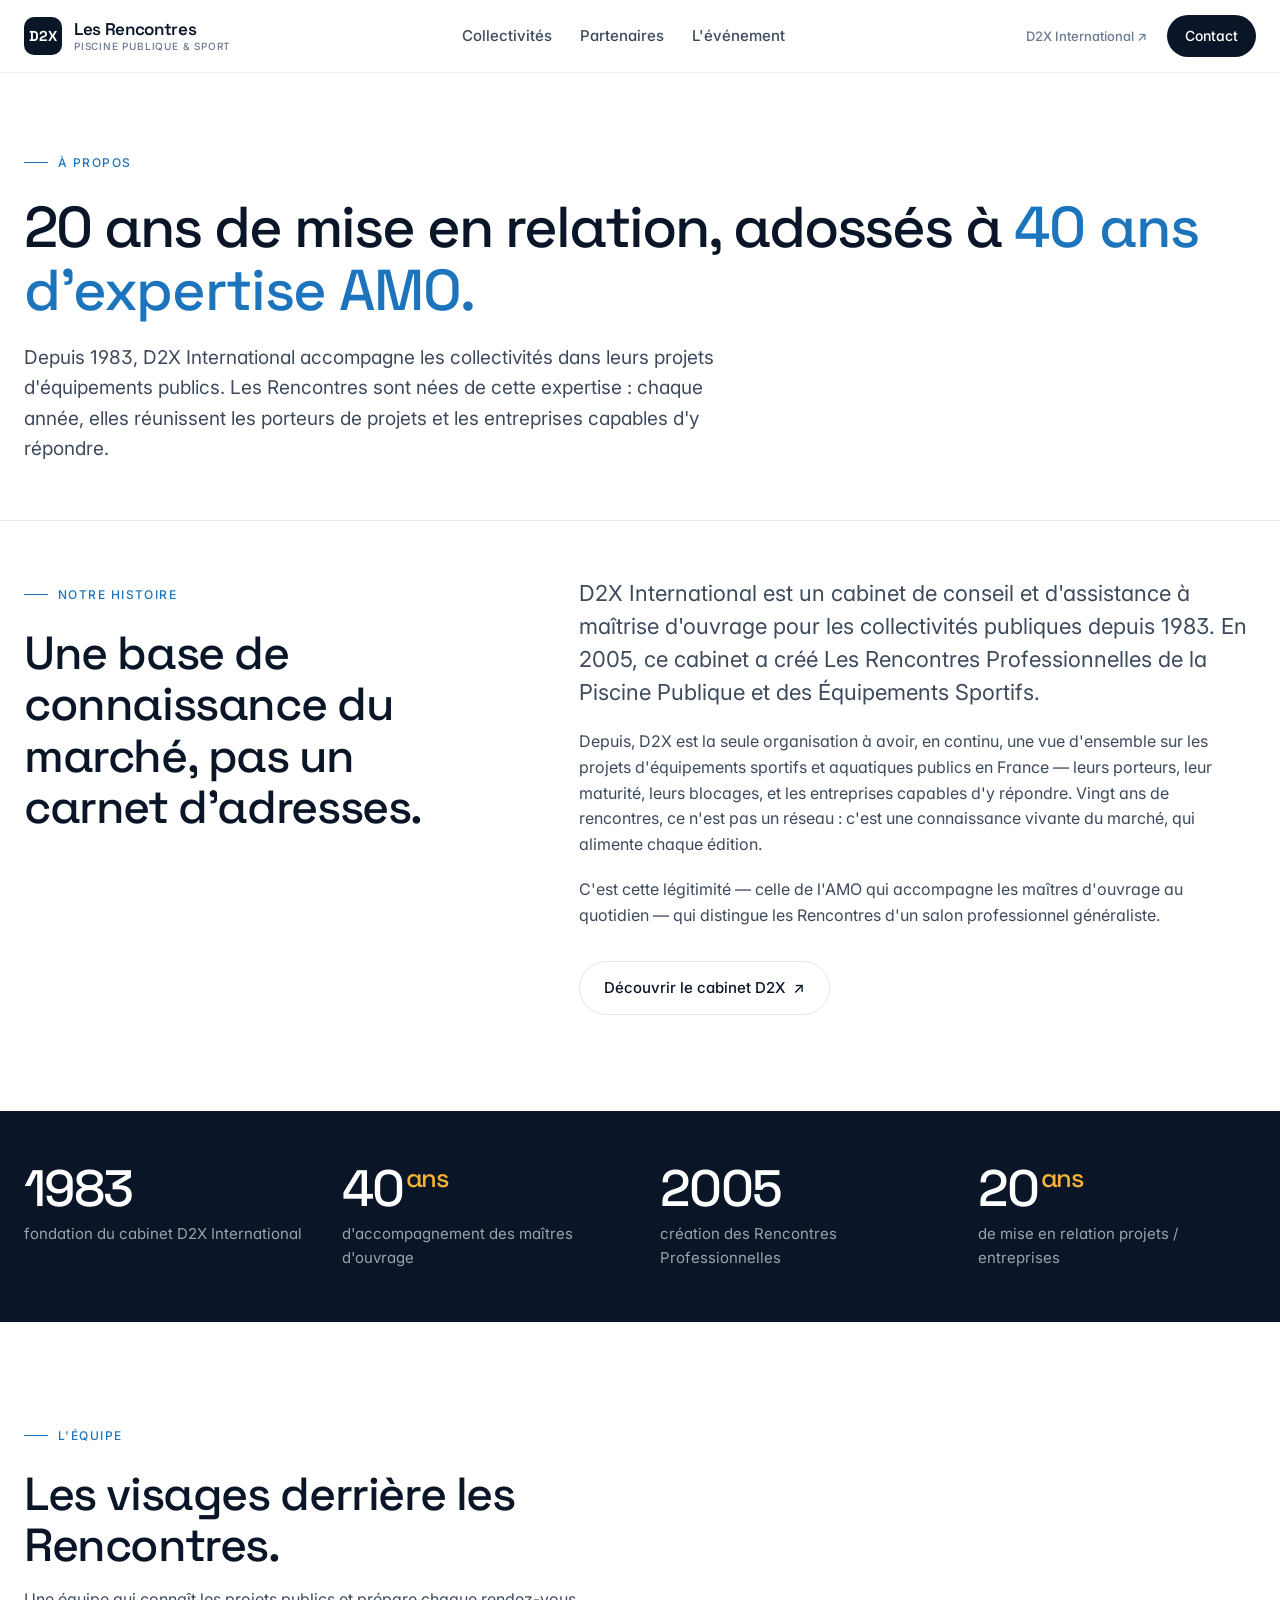
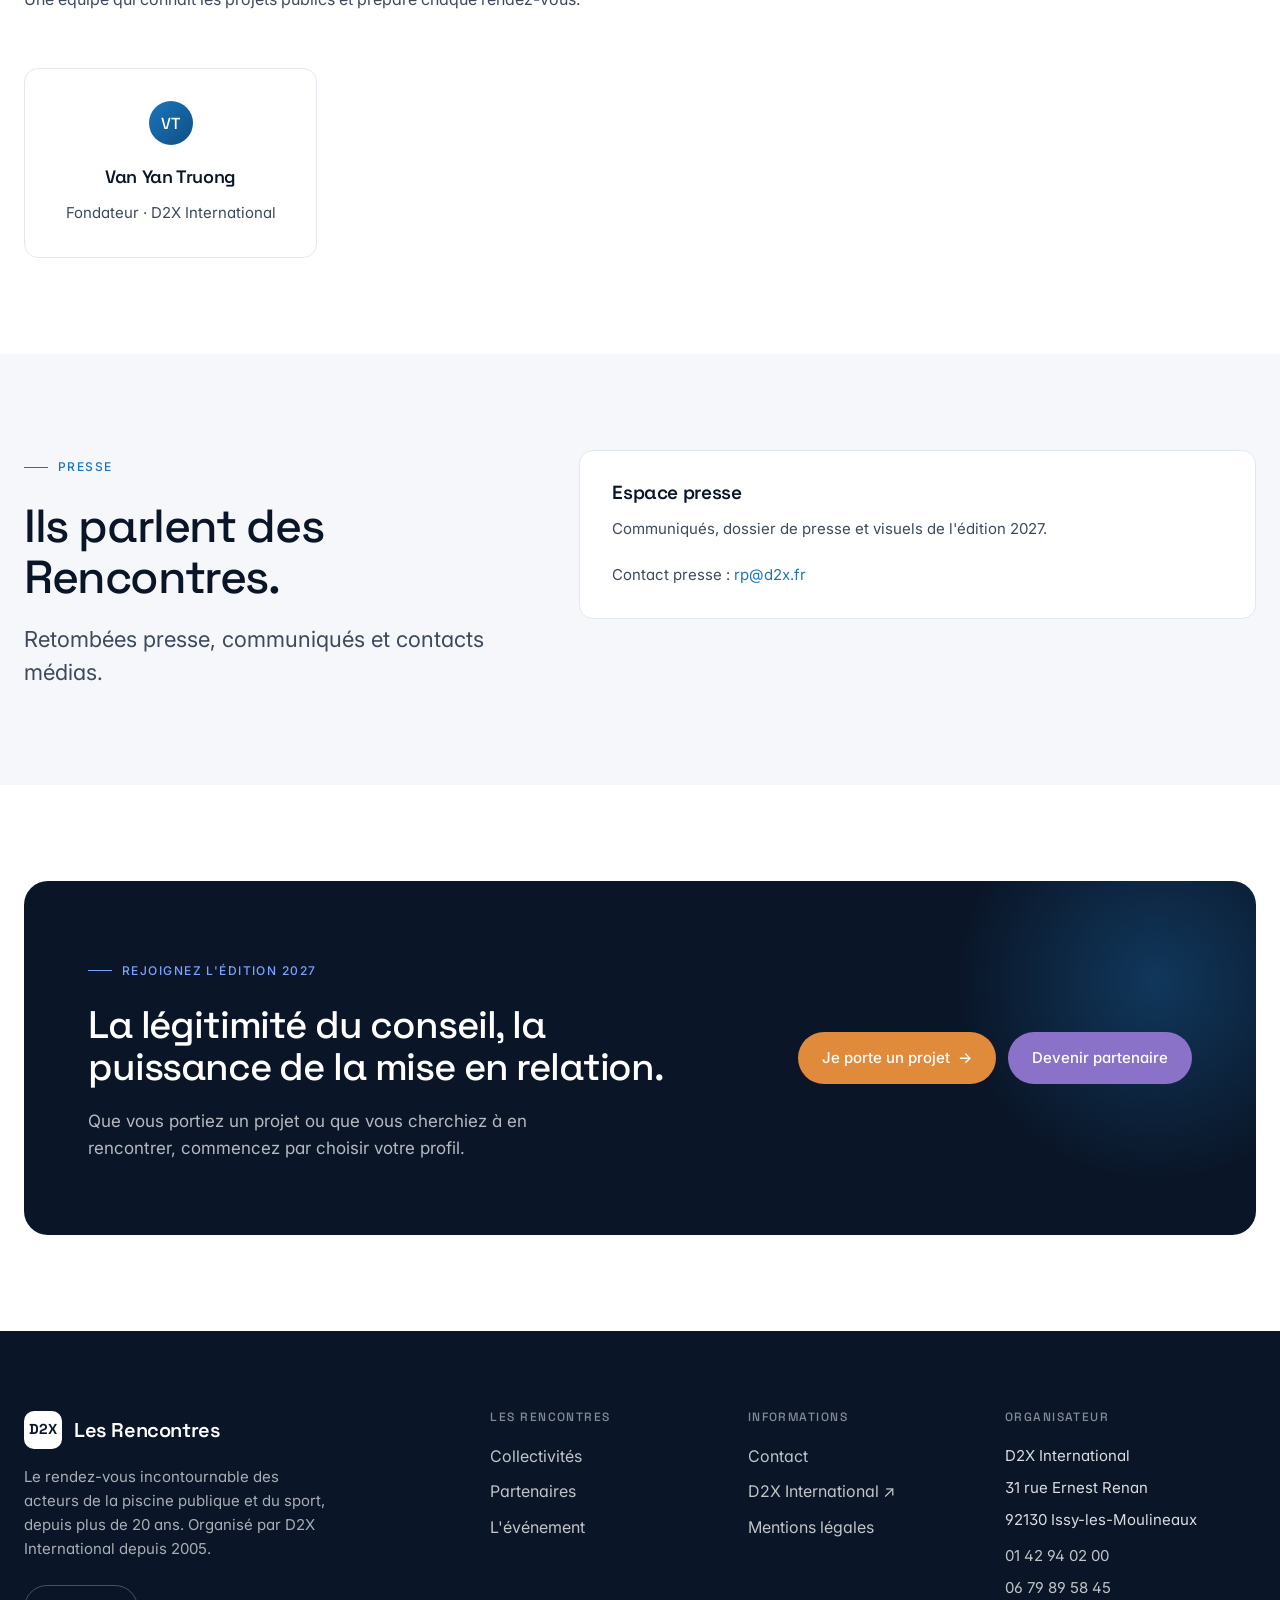
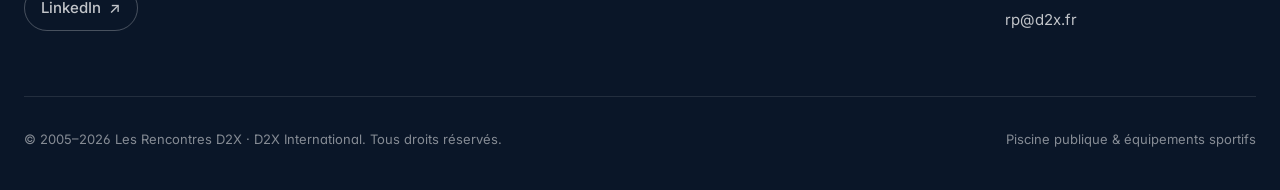
==== commit c5a5473c: "MAJ dates prochaine édition : 11-13 octobre 2027 (lundi/mardi/mercredi), 23es - dates d'édition part" ====
--- a/a-propos.html
+++ b/a-propos.html
@@ -114,7 +114,7 @@
           <p class="lead" style="margin-top:20px;">Retombées presse, communiqués et contacts médias.</p>
         </div>
         <div>
-          <div class="card"><h3 class="card__title">Espace presse</h3><p class="card__desc">Communiqués, dossier de presse et visuels de l'édition 2026.</p><p class="card__desc" style="margin-top:8px;">Contact presse : <a href="mailto:rp@d2x.fr" class="mono-accent">rp@d2x.fr</a></p></div>
+          <div class="card"><h3 class="card__title">Espace presse</h3><p class="card__desc">Communiqués, dossier de presse et visuels de l'édition 2027.</p><p class="card__desc" style="margin-top:8px;">Contact presse : <a href="mailto:rp@d2x.fr" class="mono-accent">rp@d2x.fr</a></p></div>
         </div>
       </div>
     </div>
@@ -125,7 +125,7 @@
     <div class="container">
       <div class="cta__box">
         <div>
-          <span class="eyebrow eyebrow--light">Rejoignez l'édition 2026</span>
+          <span class="eyebrow eyebrow--light">Rejoignez l'édition 2027</span>
           <h2>La légitimité du conseil, la puissance de la mise en relation.</h2>
           <p>Que vous portiez un projet ou que vous cherchiez à en rencontrer, commencez par choisir votre profil.</p>
         </div>
--- a/styles.css
+++ b/styles.css
@@ -812,7 +812,6 @@
   display: flex; width: fit-content; padding: 5px; gap: 4px; margin-bottom: 28px;
   background: var(--bg-soft); border: 1px solid var(--line); border-radius: 999px;
 }
-@media (max-width: 480px) { .persona-toggle { width: 100%; } .persona-toggle__opt { flex: 1; justify-content: center; padding: 9px 12px; } }
 .persona-toggle__opt {
   display: inline-flex; align-items: center; gap: 8px;
   padding: 9px 20px; border-radius: 999px; font-size: 0.9375rem; font-weight: 500;
@@ -822,6 +821,14 @@
 .persona-toggle__opt.is-active { color: #fff; }
 .persona-toggle__opt--collectivite.is-active { background: var(--collectivite); }
 .persona-toggle__opt--partenaire.is-active { background: var(--partenaire); }
+/* Media query APRÈS les règles de base : à priorité égale, la dernière règle gagne */
+@media (max-width: 480px) {
+  .persona-toggle { width: 100%; }
+  .persona-toggle__opt {
+    flex: 1 1 0; min-width: 0; justify-content: center; text-align: center;
+    gap: 6px; padding: 9px 10px; font-size: 0.8125rem; line-height: 1.2; white-space: normal;
+  }
+}
 
 /* Badge "100% pris en charge" */
 .badge-100 {
